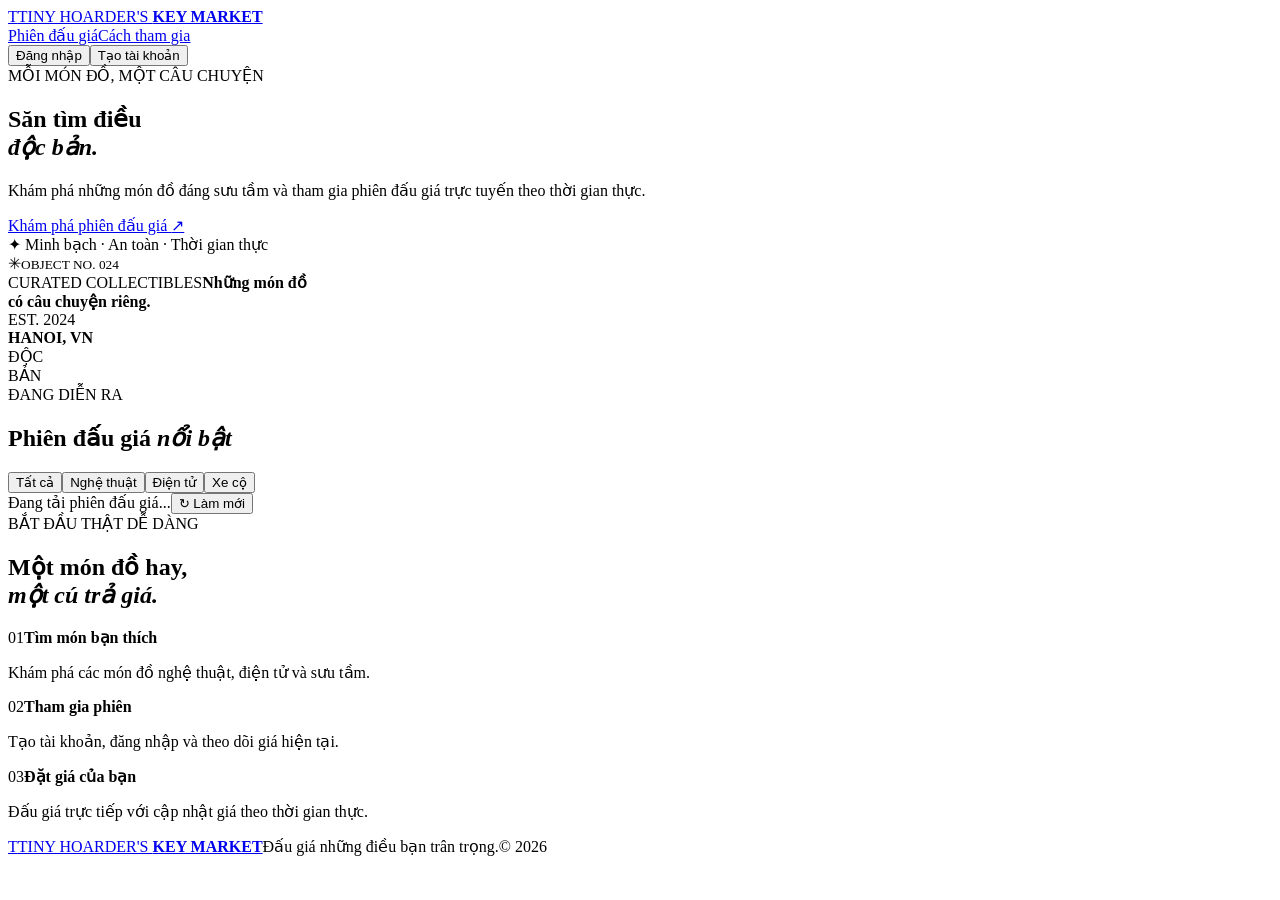
==== web/index.html @ eb931e08 "Add browser auction client" ====
<!doctype html>
<html lang="vi">
<head>
  <meta charset="utf-8"><meta name="viewport" content="width=device-width, initial-scale=1">
  <meta name="theme-color" content="#fdfcf8"><title>Tiny Hoarder's Key Market</title>
  <link rel="stylesheet" href="/style.css">
</head>
<body>
  <header class="topbar"><a class="brand" href="/"><span class="brand-mark">T</span><span>TINY HOARDER'S <b>KEY MARKET</b></span></a><nav><a href="#auctions">Phiên đấu giá</a><a href="#about">Cách tham gia</a></nav><div class="account" id="account"><button class="btn btn-light" id="open-login">Đăng nhập</button><button class="btn btn-primary" id="open-register">Tạo tài khoản</button></div></header>
  <main>
    <section class="hero"><div class="hero-copy"><span class="eyebrow"><i></i> MỖI MÓN ĐỒ, MỘT CÂU CHUYỆN</span><h1>Săn tìm điều<br><em>độc bản.</em></h1><p>Khám phá những món đồ đáng sưu tầm và tham gia phiên đấu giá trực tuyến theo thời gian thực.</p><a class="btn btn-primary" href="#auctions">Khám phá phiên đấu giá <span>↗</span></a><div class="hero-note"><span>✦</span> Minh bạch · An toàn · Thời gian thực</div></div><div class="hero-art"><div class="sun"></div><div class="art-card"><div class="art-image"><span>✳</span><small>OBJECT NO. 024</small></div><div class="art-caption"><span>CURATED COLLECTIBLES</span><b>Những món đồ<br>có câu chuyện riêng.</b></div></div><div class="floating-tag">EST. 2024<br><b>HANOI, VN</b></div><div class="art-stamp">ĐỘC<br>BẢN</div></div></section>
    <section class="auction-section" id="auctions"><div class="section-heading"><div><span class="eyebrow">ĐANG DIỄN RA</span><h2>Phiên đấu giá <em>nổi bật</em></h2></div><div class="filters"><button class="filter active" data-filter="ALL">Tất cả</button><button class="filter" data-filter="ART">Nghệ thuật</button><button class="filter" data-filter="ELECTRONICS">Điện tử</button><button class="filter" data-filter="VEHICLE">Xe cộ</button></div></div><div class="status-line"><span id="connection-dot"></span><span id="status">Đang tải phiên đấu giá...</span><button id="refresh" class="text-button">↻ Làm mới</button></div><div class="grid" id="auction-grid"></div><div class="empty" id="empty" hidden>Chưa có phiên đấu giá nào phù hợp.</div></section>
    <section class="how" id="about"><span class="eyebrow">BẮT ĐẦU THẬT DỄ DÀNG</span><h2>Một món đồ hay,<br><em>một cú trả giá.</em></h2><div class="steps"><article><span>01</span><b>Tìm món bạn thích</b><p>Khám phá các món đồ nghệ thuật, điện tử và sưu tầm.</p></article><article><span>02</span><b>Tham gia phiên</b><p>Tạo tài khoản, đăng nhập và theo dõi giá hiện tại.</p></article><article><span>03</span><b>Đặt giá của bạn</b><p>Đấu giá trực tiếp với cập nhật giá theo thời gian thực.</p></article></div></section>
  </main><footer><a class="brand" href="/"><span class="brand-mark">T</span><span>TINY HOARDER'S <b>KEY MARKET</b></span></a><span>Đấu giá những điều bạn trân trọng.</span><span>© 2026</span></footer>
  <dialog id="auth-dialog"><form method="dialog" class="dialog-close"><button aria-label="Đóng">×</button></form><div class="dialog-content"><span class="eyebrow" id="auth-eyebrow">WELCOME BACK</span><h2 id="auth-title">Chào mừng<br><em>trở lại.</em></h2><form id="auth-form"><label>Tên đăng nhập<input name="username" autocomplete="username" required minlength="3"></label><label>Mật khẩu<input name="password" type="password" autocomplete="current-password" required minlength="6"></label><label id="role-field" hidden>Vai trò<select name="role"><option value="BIDDER">Người đặt giá</option><option value="SELLER">Người bán</option></select></label><p id="auth-error" class="form-error"></p><button class="btn btn-primary full" id="auth-submit">Đăng nhập</button></form><p class="switch-auth" id="auth-switch"></p></div></dialog>
  <dialog id="bid-dialog"><form method="dialog" class="dialog-close"><button aria-label="Đóng">×</button></form><div class="dialog-content"><span class="eyebrow">THAM GIA ĐẤU GIÁ</span><h2 id="bid-title">Đặt giá</h2><p id="bid-current" class="bid-current"></p><form id="bid-form"><label>Mức giá của bạn (₫)<input name="amount" type="number" min="1" step="1000" required></label><p id="bid-error" class="form-error"></p><button class="btn btn-primary full">Xác nhận đặt giá</button></form></div></dialog>
  <div class="toast" id="toast" role="status"></div><script src="/app.js" defer></script>
</body></html>
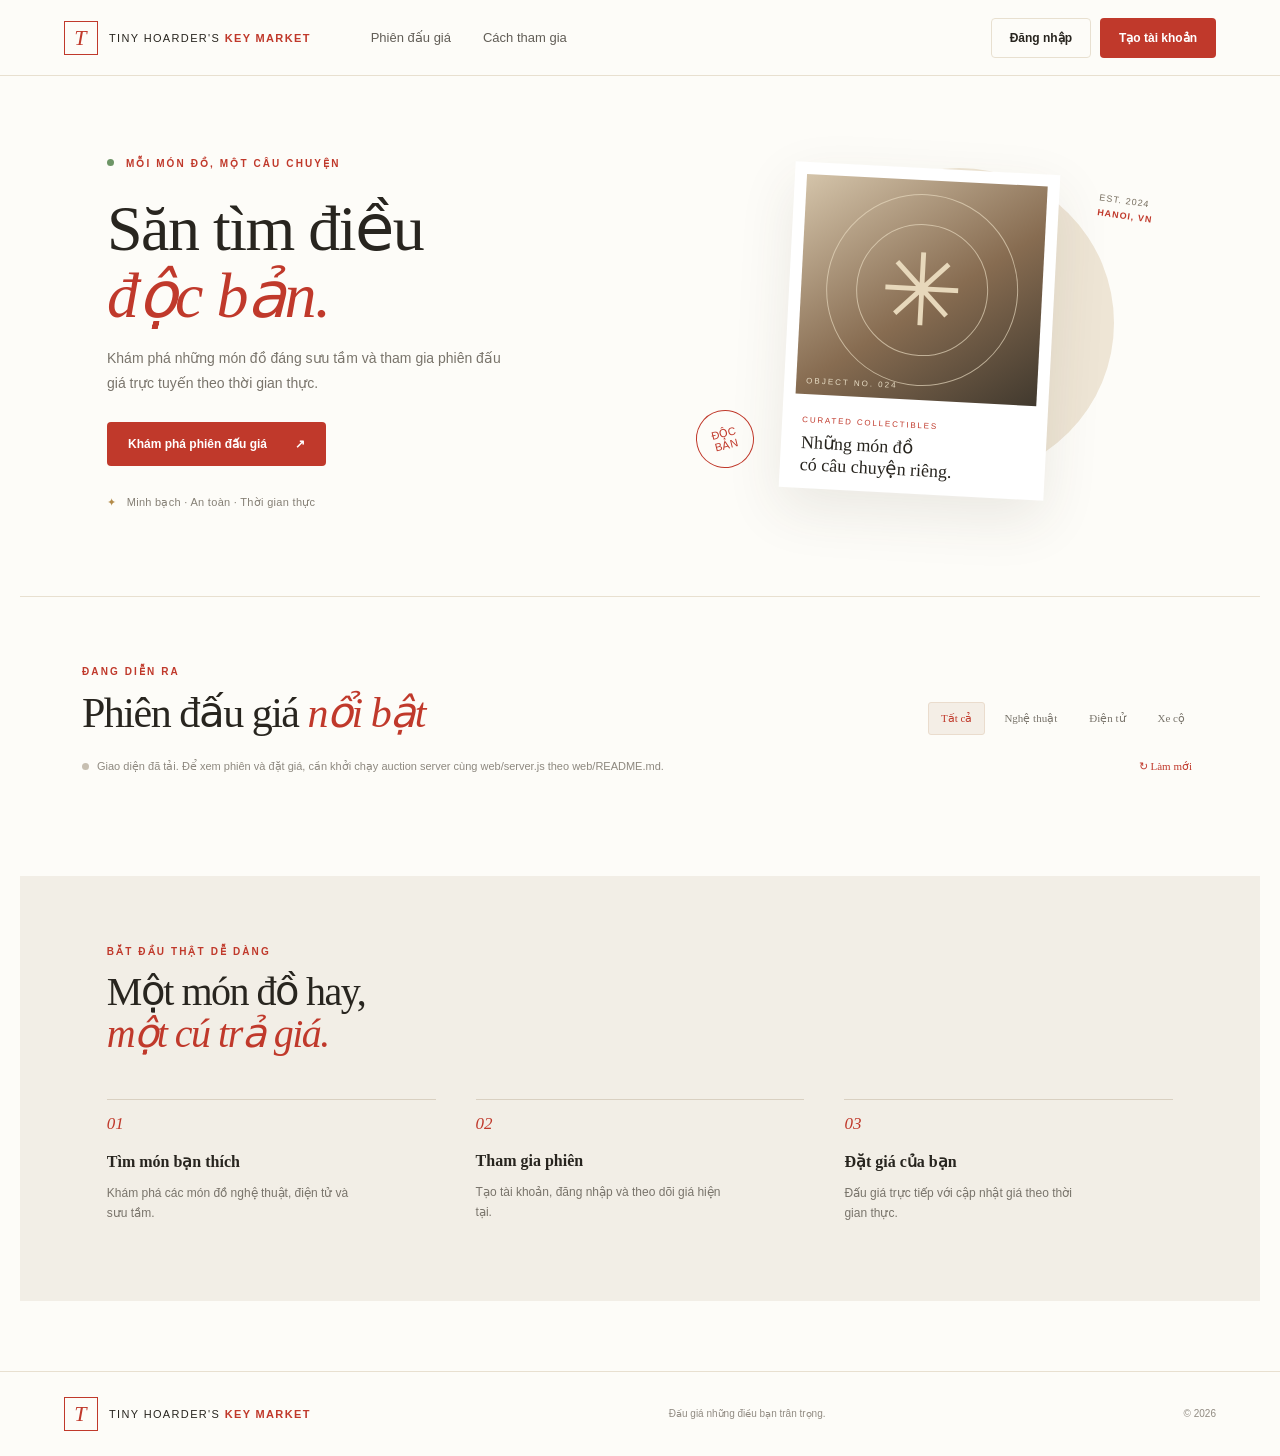
==== commit 334cf49f: "Deploy auction interface with GitHub Pages" ====
--- a/web/index.html
+++ b/web/index.html
@@ -3,16 +3,16 @@
 <head>
   <meta charset="utf-8"><meta name="viewport" content="width=device-width, initial-scale=1">
   <meta name="theme-color" content="#fdfcf8"><title>Tiny Hoarder's Key Market</title>
-  <link rel="stylesheet" href="/style.css">
+  <link rel="stylesheet" href="style.css">
 </head>
 <body>
-  <header class="topbar"><a class="brand" href="/"><span class="brand-mark">T</span><span>TINY HOARDER'S <b>KEY MARKET</b></span></a><nav><a href="#auctions">Phiên đấu giá</a><a href="#about">Cách tham gia</a></nav><div class="account" id="account"><button class="btn btn-light" id="open-login">Đăng nhập</button><button class="btn btn-primary" id="open-register">Tạo tài khoản</button></div></header>
+  <header class="topbar"><a class="brand" href="./"><span class="brand-mark">T</span><span>TINY HOARDER'S <b>KEY MARKET</b></span></a><nav><a href="#auctions">Phiên đấu giá</a><a href="#about">Cách tham gia</a></nav><div class="account" id="account"><button class="btn btn-light" id="open-login">Đăng nhập</button><button class="btn btn-primary" id="open-register">Tạo tài khoản</button></div></header>
   <main>
     <section class="hero"><div class="hero-copy"><span class="eyebrow"><i></i> MỖI MÓN ĐỒ, MỘT CÂU CHUYỆN</span><h1>Săn tìm điều<br><em>độc bản.</em></h1><p>Khám phá những món đồ đáng sưu tầm và tham gia phiên đấu giá trực tuyến theo thời gian thực.</p><a class="btn btn-primary" href="#auctions">Khám phá phiên đấu giá <span>↗</span></a><div class="hero-note"><span>✦</span> Minh bạch · An toàn · Thời gian thực</div></div><div class="hero-art"><div class="sun"></div><div class="art-card"><div class="art-image"><span>✳</span><small>OBJECT NO. 024</small></div><div class="art-caption"><span>CURATED COLLECTIBLES</span><b>Những món đồ<br>có câu chuyện riêng.</b></div></div><div class="floating-tag">EST. 2024<br><b>HANOI, VN</b></div><div class="art-stamp">ĐỘC<br>BẢN</div></div></section>
     <section class="auction-section" id="auctions"><div class="section-heading"><div><span class="eyebrow">ĐANG DIỄN RA</span><h2>Phiên đấu giá <em>nổi bật</em></h2></div><div class="filters"><button class="filter active" data-filter="ALL">Tất cả</button><button class="filter" data-filter="ART">Nghệ thuật</button><button class="filter" data-filter="ELECTRONICS">Điện tử</button><button class="filter" data-filter="VEHICLE">Xe cộ</button></div></div><div class="status-line"><span id="connection-dot"></span><span id="status">Đang tải phiên đấu giá...</span><button id="refresh" class="text-button">↻ Làm mới</button></div><div class="grid" id="auction-grid"></div><div class="empty" id="empty" hidden>Chưa có phiên đấu giá nào phù hợp.</div></section>
     <section class="how" id="about"><span class="eyebrow">BẮT ĐẦU THẬT DỄ DÀNG</span><h2>Một món đồ hay,<br><em>một cú trả giá.</em></h2><div class="steps"><article><span>01</span><b>Tìm món bạn thích</b><p>Khám phá các món đồ nghệ thuật, điện tử và sưu tầm.</p></article><article><span>02</span><b>Tham gia phiên</b><p>Tạo tài khoản, đăng nhập và theo dõi giá hiện tại.</p></article><article><span>03</span><b>Đặt giá của bạn</b><p>Đấu giá trực tiếp với cập nhật giá theo thời gian thực.</p></article></div></section>
-  </main><footer><a class="brand" href="/"><span class="brand-mark">T</span><span>TINY HOARDER'S <b>KEY MARKET</b></span></a><span>Đấu giá những điều bạn trân trọng.</span><span>© 2026</span></footer>
+  </main><footer><a class="brand" href="./"><span class="brand-mark">T</span><span>TINY HOARDER'S <b>KEY MARKET</b></span></a><span>Đấu giá những điều bạn trân trọng.</span><span>© 2026</span></footer>
   <dialog id="auth-dialog"><form method="dialog" class="dialog-close"><button aria-label="Đóng">×</button></form><div class="dialog-content"><span class="eyebrow" id="auth-eyebrow">WELCOME BACK</span><h2 id="auth-title">Chào mừng<br><em>trở lại.</em></h2><form id="auth-form"><label>Tên đăng nhập<input name="username" autocomplete="username" required minlength="3"></label><label>Mật khẩu<input name="password" type="password" autocomplete="current-password" required minlength="6"></label><label id="role-field" hidden>Vai trò<select name="role"><option value="BIDDER">Người đặt giá</option><option value="SELLER">Người bán</option></select></label><p id="auth-error" class="form-error"></p><button class="btn btn-primary full" id="auth-submit">Đăng nhập</button></form><p class="switch-auth" id="auth-switch"></p></div></dialog>
   <dialog id="bid-dialog"><form method="dialog" class="dialog-close"><button aria-label="Đóng">×</button></form><div class="dialog-content"><span class="eyebrow">THAM GIA ĐẤU GIÁ</span><h2 id="bid-title">Đặt giá</h2><p id="bid-current" class="bid-current"></p><form id="bid-form"><label>Mức giá của bạn (₫)<input name="amount" type="number" min="1" step="1000" required></label><p id="bid-error" class="form-error"></p><button class="btn btn-primary full">Xác nhận đặt giá</button></form></div></dialog>
-  <div class="toast" id="toast" role="status"></div><script src="/app.js" defer></script>
+  <div class="toast" id="toast" role="status"></div><script src="config.js"></script><script src="app.js" defer></script>
 </body></html>
--- a/web/style.css
+++ b/web/style.css
@@ -0,0 +1,2 @@
+@import url('https://fonts.googleapis.com/css2?family=DM+Sans:wght@400;500;600;700&family=Playfair+Display:ital,wght@0,500;0,600;0,700;1,500;1,600&display=swap');
+:root{--paper:#fdfcf8;--cream:#f1ede4;--ink:#28251f;--muted:#79746b;--red:#c0392b;--line:#e8e0d0;--green:#4f7956}*{box-sizing:border-box}html{scroll-behavior:smooth}body{margin:0;background:var(--paper);color:var(--ink);font-family:'DM Sans',Arial,sans-serif}a{color:inherit;text-decoration:none}.topbar{height:76px;padding:0 max(calc((100% - 1240px)/2),5%);display:flex;align-items:center;gap:60px;border-bottom:1px solid var(--line);background:rgba(253,252,248,.96);position:sticky;top:0;z-index:5}.brand{display:flex;align-items:center;gap:11px;font-size:11px;letter-spacing:1.35px;white-space:nowrap}.brand b{color:var(--red);font-weight:700}.brand-mark{width:34px;height:34px;border:1px solid var(--red);color:var(--red);display:grid;place-items:center;font-family:'Playfair Display',serif;font-size:22px;font-style:italic}.topbar nav{display:flex;gap:32px;font-size:13px;color:#625e57;flex:1}.topbar nav a:hover{color:var(--red)}.account{display:flex;align-items:center;gap:9px}.btn{border:1px solid transparent;border-radius:4px;padding:12px 18px;font:600 12px 'DM Sans',sans-serif;cursor:pointer;transition:.2s}.btn-primary{background:var(--red);color:white}.btn-primary:hover{background:#a82e23;transform:translateY(-1px)}.btn-light{border-color:var(--line);background:transparent;color:var(--ink)}.btn-light:hover{border-color:var(--red);color:var(--red)}main{max-width:1240px;margin:auto}.hero{min-height:520px;display:grid;grid-template-columns:1fr 1fr;align-items:center;padding:54px 5% 64px}.hero-copy{padding-left:25px}.eyebrow{font-size:10px;letter-spacing:2.1px;font-weight:700;color:var(--red)}.hero-copy .eyebrow i{display:inline-block;width:7px;height:7px;background:#6d9566;border-radius:50%;margin:0 7px 1px 0}.hero h1,.section-heading h2,.how h2,.dialog-content h2{font:500 clamp(46px,5vw,67px)/1.05 'Playfair Display',Georgia,serif;letter-spacing:-1.5px;margin:24px 0 17px}.hero h1 em,.section-heading h2 em,.how h2 em,.dialog-content h2 em{font-weight:500;color:var(--red)}.hero-copy>p{max-width:405px;color:var(--muted);line-height:1.8;font-size:14px;margin:0 0 26px}.hero-copy>.btn{display:inline-flex;gap:28px;align-items:center;padding:14px 20px}.hero-note{margin-top:30px;color:#868076;font-size:11px;letter-spacing:.3px}.hero-note span{color:#b38b49;margin-right:7px}.hero-art{height:380px;position:relative;display:grid;place-items:center}.sun{position:absolute;width:310px;height:310px;right:15%;top:7%;border-radius:50%;background:#eee5d5}.art-card{position:relative;width:265px;height:326px;transform:rotate(3deg);padding:12px;background:#fff;box-shadow:0 20px 55px #493b271a}.art-image{height:220px;background:linear-gradient(145deg,#d4c4aa,#876c51 55%,#41392e);position:relative;display:grid;place-items:center;color:#e8ddc5;overflow:hidden}.art-image:before,.art-image:after{content:'';position:absolute;border:1px solid #e9dcc0aa;border-radius:50%;width:190px;height:190px}.art-image:after{width:130px;height:130px}.art-image span{font:100px 'Playfair Display',serif;color:#e7d8bb;z-index:1}.art-image small{position:absolute;bottom:9px;left:10px;font-size:8px;letter-spacing:2px}.art-caption{padding:14px 8px}.art-caption span{font-size:8px;letter-spacing:1.8px;color:var(--red)}.art-caption b{display:block;font:500 18px/1.2 'Playfair Display',serif;margin-top:6px}.floating-tag{position:absolute;right:8%;top:14%;font-size:9px;line-height:1.7;letter-spacing:1px;color:#766d5e;transform:rotate(8deg)}.floating-tag b{color:var(--red)}.art-stamp{position:absolute;bottom:14%;left:10%;width:58px;height:58px;border:1px solid var(--red);color:var(--red);border-radius:50%;display:grid;place-content:center;text-align:center;font-size:11px;line-height:1.1;transform:rotate(-14deg)}.auction-section{padding:64px 5% 86px;border-top:1px solid var(--line)}.section-heading{display:flex;align-items:end;justify-content:space-between;gap:20px}.section-heading h2,.how h2{font-size:42px;margin:12px 0 0}.filters{display:flex;gap:6px}.filter{border:1px solid transparent;background:transparent;color:var(--muted);font:500 11px 'DM Sans';padding:9px 12px;border-radius:3px;cursor:pointer}.filter.active,.filter:hover{background:#f4eee6;color:var(--red);border-color:#eadccd}.status-line{display:flex;align-items:center;gap:8px;margin:24px 0 16px;font-size:11px;color:#8d887f}.status-line>span:first-child{width:7px;height:7px;border-radius:50%;background:#c7bfb1}.status-line>span.online{background:#5c9a62;box-shadow:0 0 0 3px #5c9a621a}.text-button{margin-left:auto;border:0;background:none;color:var(--red);font:500 11px 'DM Sans';cursor:pointer}.grid{display:grid;grid-template-columns:repeat(3,1fr);gap:20px}.auction-card{border:1px solid var(--line);background:#fff;transition:transform .2s,box-shadow .2s}.auction-card:hover{transform:translateY(-4px);box-shadow:0 15px 35px #3a28100c}.card-image{height:216px;background:#e9e1d3;position:relative;display:grid;place-items:center;overflow:hidden;background-size:cover;background-position:center}.card-image.has-image:before{content:'';position:absolute;inset:0;background:linear-gradient(0deg,#0005,transparent 45%)}.category,.time-left{position:absolute;font-size:9px;letter-spacing:.6px;padding:7px 9px;background:#fff;color:#716b62}.category{top:12px;left:12px}.time-left{bottom:12px;right:12px}.placeholder-shape{font:92px 'Playfair Display';color:#a48c6b}.shape-0{color:#a97854}.shape-1{color:#67746e}.shape-2{color:#a59470}.card-body{padding:17px 17px 15px}.card-meta{color:var(--red);font-size:9px;letter-spacing:1.2px;font-weight:700}.card-meta span{float:right;color:#aaa298;font-weight:500;letter-spacing:0}.card-body h3{font:600 18px 'Playfair Display',serif;margin:10px 0 7px}.description{height:34px;overflow:hidden;color:#89847b;font-size:11px;line-height:1.55;margin:0}.price-row{display:flex;justify-content:space-between;align-items:end;border-top:1px solid #f0ede7;margin-top:15px;padding-top:12px}.price-row small{display:block;font-size:8px;letter-spacing:1.2px;color:#928b80;margin-bottom:5px}.price-row b{font-size:15px}.bid-button{border:0;background:#f5eee6;color:var(--red);font-size:18px;width:34px;height:34px;border-radius:50%;cursor:pointer}.bid-button:hover{background:var(--red);color:white}.empty{text-align:center;padding:40px;color:var(--muted)}.how{background:#f2eee6;padding:65px 7%;margin-bottom:70px}.how h2{font-size:40px}.steps{display:grid;grid-template-columns:repeat(3,1fr);gap:40px;margin-top:44px}.steps article{border-top:1px solid #d9d0c1;padding-top:14px}.steps article>span{display:block;color:var(--red);font:italic 17px 'Playfair Display';margin-bottom:18px}.steps b{font:600 16px 'Playfair Display'}.steps p{font-size:12px;line-height:1.7;color:var(--muted);max-width:250px}footer{border-top:1px solid var(--line);padding:25px 5%;display:flex;align-items:center;justify-content:space-between;color:#918b82;font-size:10px}footer .brand{color:var(--ink)}dialog{border:0;padding:0;width:min(420px,calc(100% - 32px));background:var(--paper);color:var(--ink);box-shadow:0 25px 90px #18130d40}dialog::backdrop{background:#27221c77;backdrop-filter:blur(3px)}.dialog-close{position:absolute;right:15px;top:12px}.dialog-close button{border:0;background:none;font-size:25px;color:#777;cursor:pointer}.dialog-content{padding:40px}.dialog-content h2{font-size:38px;margin:12px 0 24px}.dialog-content label{display:block;font-size:11px;color:#645f56;margin:16px 0}.dialog-content input,.dialog-content select{display:block;width:100%;padding:12px;border:1px solid var(--line);background:white;margin-top:7px;font:13px 'DM Sans';outline-color:var(--red)}.full{width:100%;margin-top:12px}.switch-auth{text-align:center;color:var(--muted);font-size:11px;margin-bottom:0}.switch-auth button{border:0;background:none;color:var(--red);font:600 11px 'DM Sans';cursor:pointer}.form-error{color:var(--red);font-size:11px;min-height:14px}.bid-current{color:var(--muted);font-size:13px}.toast{position:fixed;bottom:24px;left:50%;transform:translate(-50%,20px);opacity:0;padding:13px 20px;background:#29251f;color:white;font-size:12px;z-index:10;transition:.2s;pointer-events:none}.toast.show{transform:translate(-50%,0);opacity:1}.signed-in{font-size:11px;color:var(--muted)}.signed-in b{color:var(--ink)}@media(max-width:850px){.topbar{gap:20px;padding:0 4%}.topbar nav{gap:15px}.hero{padding-inline:4%;min-height:460px}.hero-art{transform:scale(.88)}.grid{grid-template-columns:repeat(2,1fr)}.section-heading{align-items:start;flex-direction:column}.filters{flex-wrap:wrap}}@media(max-width:600px){.topbar{height:64px;justify-content:space-between;gap:5px}.brand{font-size:9px;letter-spacing:.7px;gap:7px}.brand-mark{width:29px;height:29px;font-size:18px}.topbar nav{display:none}.account{gap:5px}.account .btn{padding:9px 10px;font-size:10px}.signed-in{display:none}.hero{display:block;padding:58px 7% 30px}.hero-copy{padding:0}.hero h1{font-size:57px}.hero-art{height:320px;transform:scale(.82);margin-top:10px}.auction-section{padding:45px 6% 58px}.section-heading h2{font-size:34px}.filters{gap:0}.filter{padding:8px}.grid{grid-template-columns:1fr;gap:14px}.card-image{height:225px}.how{padding:45px 7%;margin-bottom:40px}.steps{grid-template-columns:1fr;gap:18px;margin-top:28px}.steps article{display:grid;grid-template-columns:40px 1fr;column-gap:8px;padding-top:11px}.steps article>span{grid-row:span 2;margin:0}.steps p{margin:5px 0}.how h2{font-size:36px}footer{gap:12px;flex-wrap:wrap}footer>span:nth-child(2){display:none}.dialog-content{padding:35px 25px}}
